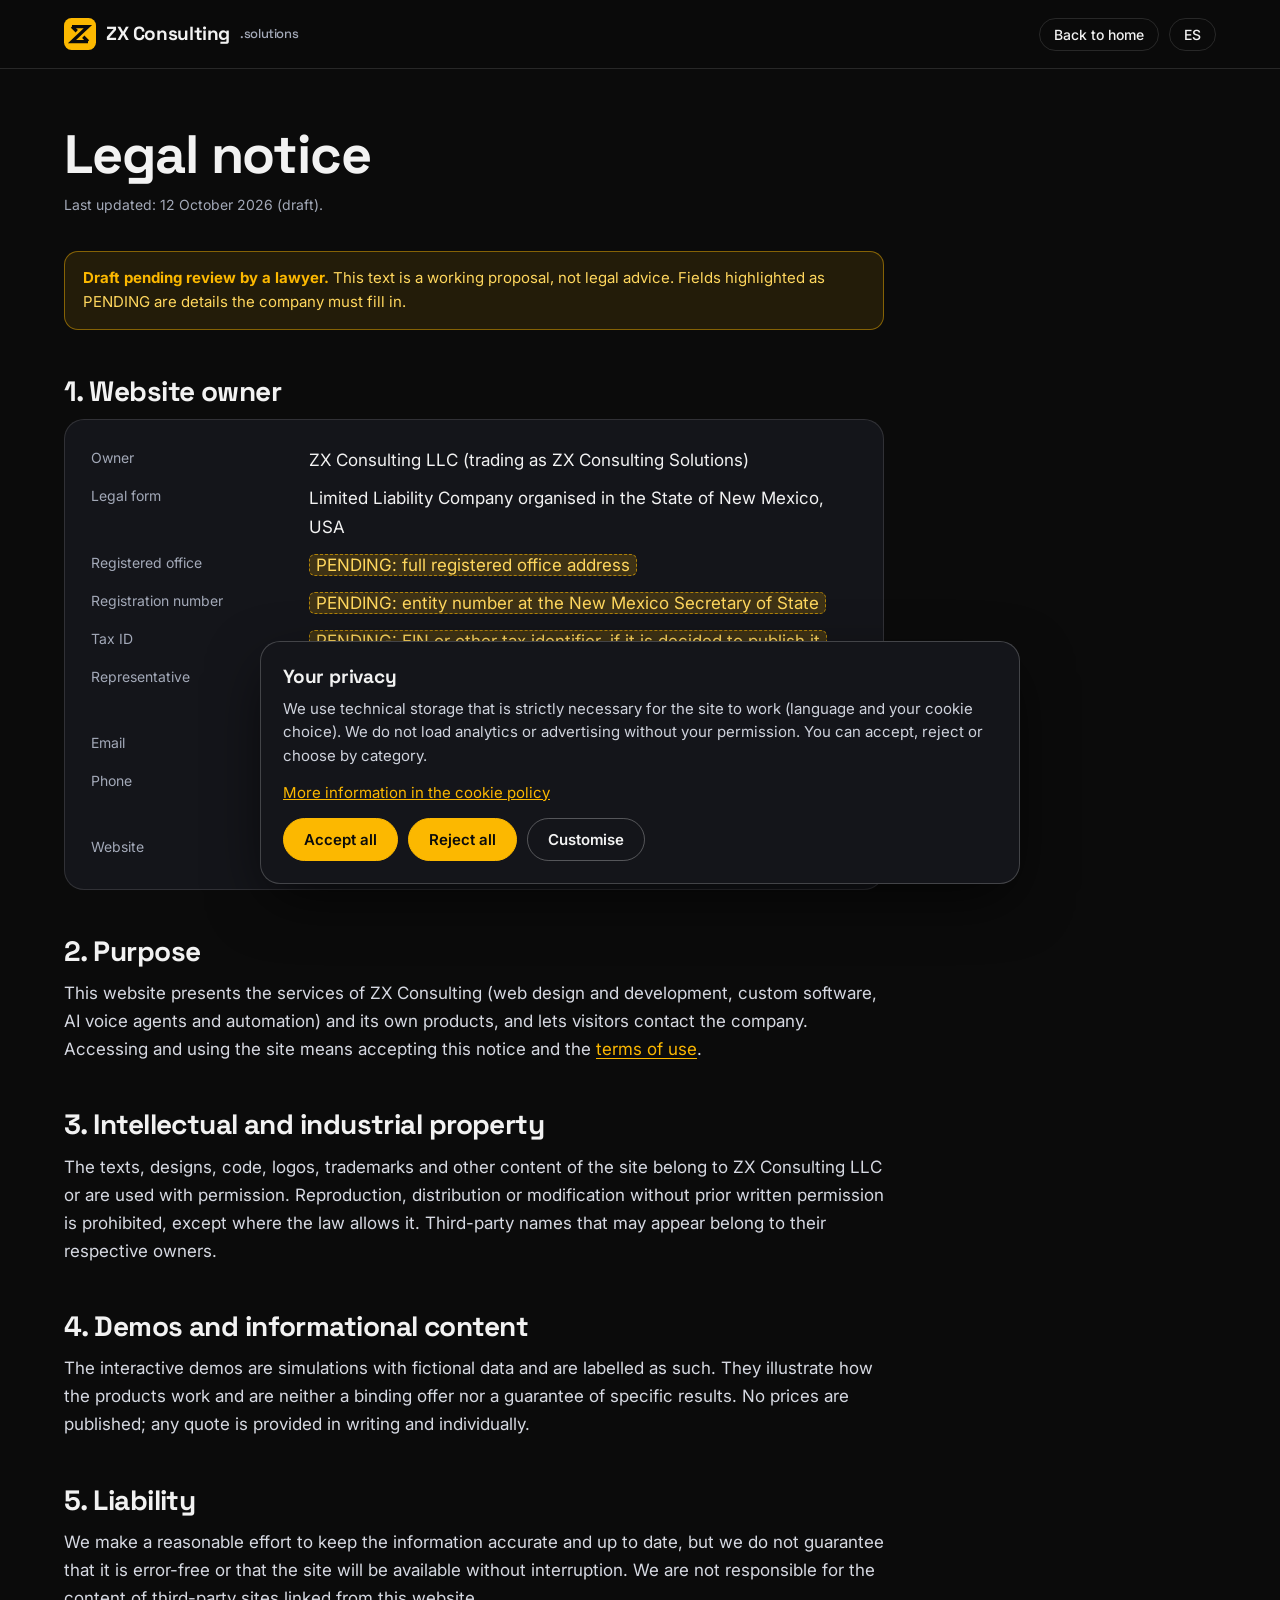
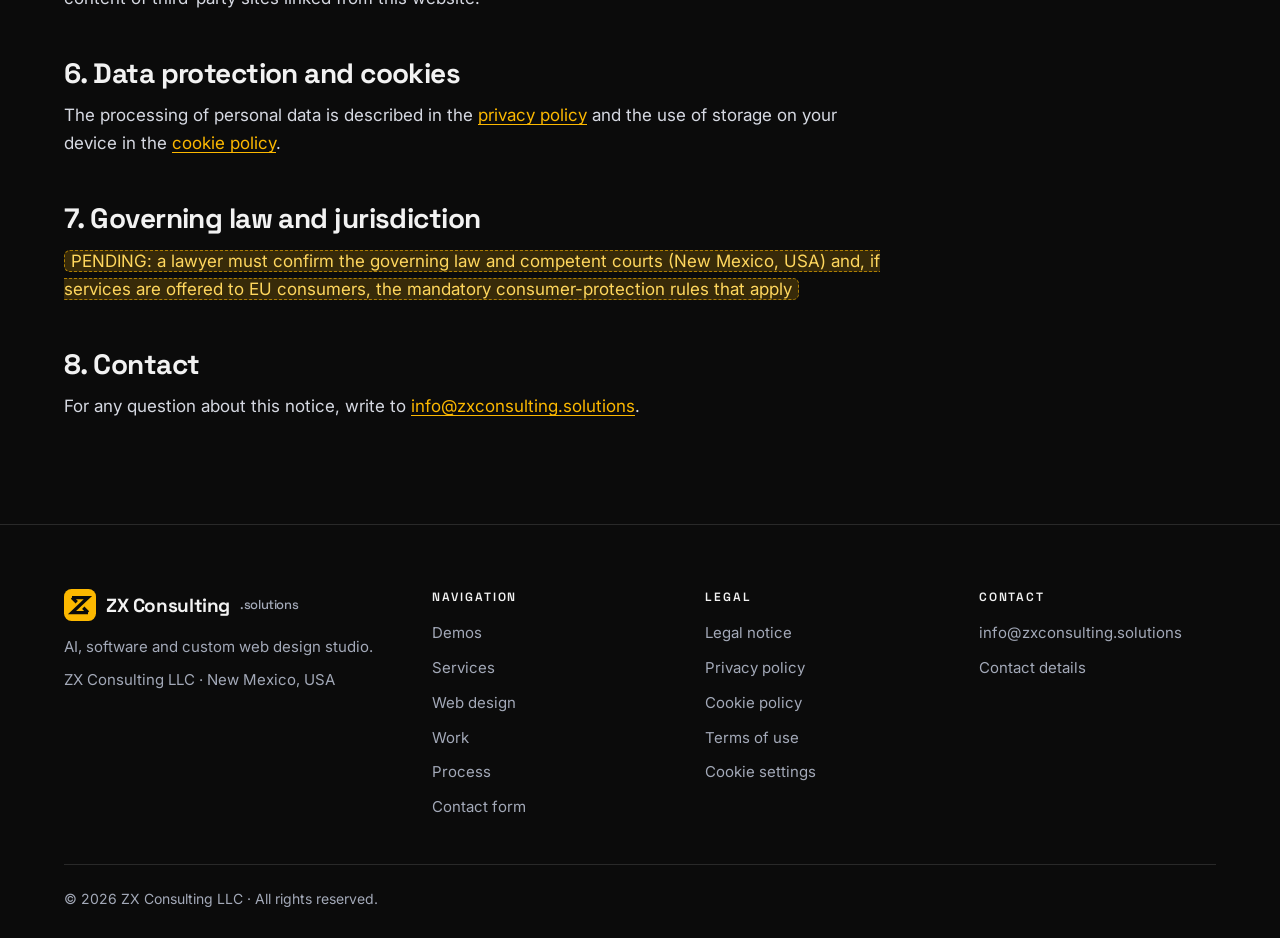
==== aviso-legal.html @ 6550dbe5 "Web: páginas legales (borrador), contacto, pie con índice y banner de cookies Añade aviso legal, pri" ====
<!doctype html>
<html lang="es">
<head>
<meta charset="utf-8">
<meta name="viewport" content="width=device-width,initial-scale=1">
<title>Aviso legal — ZX Consulting Solutions</title>
<meta name="description" content="Aviso legal de ZX Consulting Solutions: titular del sitio, propiedad intelectual y responsabilidad.">
<link rel="canonical" href="https://zxconsulting.solutions/aviso-legal.html">
<meta property="og:title" content="Aviso legal — ZX Consulting Solutions">
<meta property="og:description" content="Aviso legal de ZX Consulting Solutions: titular del sitio, propiedad intelectual y responsabilidad.">
<meta property="og:type" content="website">
<meta property="og:url" content="https://zxconsulting.solutions/aviso-legal.html">
<meta property="og:image" content="https://zxconsulting.solutions/brand/png/logo-lockup-dark.png">
<meta name="theme-color" content="#fcb800">
<link rel="icon" type="image/svg+xml" href="data:image/svg+xml,%3Csvg xmlns='http://www.w3.org/2000/svg' viewBox='0 0 64 64'%3E%3Crect width='64' height='64' rx='15' fill='%23fcb800'/%3E%3Cg fill='none' stroke='%230b0b0b' stroke-width='6.5' stroke-linejoin='miter' stroke-miterlimit='10'%3E%3Cpath d='M16 17h32L16 47h32'/%3E%3Cpath d='M16 17l9.5 9.5M38.5 37.5 48 47'/%3E%3C/g%3E%3C/svg%3E">
<link rel="icon" type="image/png" sizes="64x64" href="brand/png/logo-mark-64.png">
<link rel="apple-touch-icon" href="brand/png/logo-mark-256.png">
<link rel="preconnect" href="https://fonts.googleapis.com">
<link rel="preconnect" href="https://fonts.gstatic.com" crossorigin>
<link href="https://fonts.googleapis.com/css2?family=Inter:wght@400;500;600&family=Space+Grotesk:wght@500;600;700&display=swap" rel="stylesheet">
<link rel="stylesheet" href="site.css">
</head>
<body class="pg" data-pg data-t-es="Aviso legal — ZX Consulting Solutions" data-t-en="Legal notice — ZX Consulting Solutions">
<a class="skip" href="#main" data-zs="skip">Saltar al contenido</a>
<header class="tb"><div class="wrap">
  <a class="logo" href="index.html#top"><svg viewBox="0 0 64 64" aria-hidden="true"><rect width="64" height="64" rx="15" fill="#fcb800"/><g fill="none" stroke="#0b0b0b" stroke-width="6.5" stroke-linejoin="miter" stroke-miterlimit="10"><path d="M16 17h32L16 47h32"/><path d="M16 17l9.5 9.5M38.5 37.5 48 47"/></g></svg>ZX Consulting <small>.solutions</small></a>
  <div class="tb-r"><a class="pill" href="index.html" data-zs="home">Volver al inicio</a><button type="button" class="pill" id="lang" aria-label="Language">EN</button></div>
</div></header>
<main id="main"><div class="wrap"><article class="doc">
<h1><span data-lang="es">Aviso legal</span><span data-lang="en">Legal notice</span></h1>
<p class="upd"><span data-lang="es">Última actualización: 12 de octubre de 2026 (borrador).</span><span data-lang="en">Last updated: 12 October 2026 (draft).</span></p>
<div class="draft" data-zs="draft" data-zs-html role="note"></div>
<div data-lang="es">

<h2>1. Titular del sitio web</h2>
<div class="card2"><dl>
<dt>Titular</dt><dd>ZX Consulting LLC (nombre comercial: ZX Consulting Solutions)</dd>
<dt>Forma jurídica</dt><dd>Limited Liability Company constituida en el estado de New Mexico, EE. UU.</dd>
<dt>Domicilio social</dt><dd><mark class="todo"><span data-lang="es">PENDIENTE: dirección completa del domicilio social / registered office</span><span data-lang="en">PENDING: dirección completa del domicilio social / registered office</span></mark></dd>
<dt>Número de registro</dt><dd><mark class="todo"><span data-lang="es">PENDIENTE: número de entidad en el New Mexico Secretary of State</span><span data-lang="en">PENDING: número de entidad en el New Mexico Secretary of State</span></mark></dd>
<dt>Identificación fiscal</dt><dd><mark class="todo"><span data-lang="es">PENDIENTE: EIN u otro identificador fiscal, si se decide publicarlo</span><span data-lang="en">PENDING: EIN u otro identificador fiscal, si se decide publicarlo</span></mark></dd>
<dt>Representante</dt><dd><mark class="todo"><span data-lang="es">PENDIENTE: nombre y cargo de la persona responsable (p. ej., Managing Member)</span><span data-lang="en">PENDING: nombre y cargo de la persona responsable (p. ej., Managing Member)</span></mark></dd>
<dt>Correo electrónico</dt><dd><a href="mailto:info@zxconsulting.solutions">info@zxconsulting.solutions</a></dd>
<dt>Teléfono</dt><dd><mark class="todo"><span data-lang="es">PENDIENTE: teléfono de contacto, o indicar que no se atiende por teléfono</span><span data-lang="en">PENDING: teléfono de contacto, o indicar que no se atiende por teléfono</span></mark></dd>
<dt>Sitio web</dt><dd>https://zxconsulting.solutions</dd>
</dl></div>
<h2>2. Objeto</h2>
<p>Este sitio web presenta los servicios de ZX Consulting (diseño y creación de páginas web, software a medida, agentes de voz con IA y automatización) y sus productos propios, y permite contactar con la empresa. El acceso y uso del sitio implica la aceptación de este aviso y de las <a href="condiciones.html">condiciones de uso</a>.</p>
<h2>3. Propiedad intelectual e industrial</h2>
<p>Los textos, diseños, código, logotipos, marcas y demás contenidos del sitio son titularidad de ZX Consulting LLC o se usan con la debida autorización. Queda prohibida su reproducción, distribución o transformación sin permiso previo y por escrito, salvo en los casos permitidos por la ley. Los nombres de terceros que puedan aparecer pertenecen a sus respectivos propietarios.</p>
<h2>4. Demos y contenido informativo</h2>
<p>Las demos interactivas son simulaciones con datos ficticios y están rotuladas como tales. Sirven para ilustrar el funcionamiento de los productos y no constituyen una oferta vinculante ni garantizan resultados concretos. No se publican precios; cualquier presupuesto se facilita por escrito y de forma individual.</p>
<h2>5. Responsabilidad</h2>
<p>Hacemos un esfuerzo razonable para que la información sea correcta y esté actualizada, pero no garantizamos la ausencia de errores ni la disponibilidad ininterrumpida del sitio. No nos hacemos responsables del contenido de sitios de terceros enlazados desde esta web.</p>
<h2>6. Protección de datos y cookies</h2>
<p>El tratamiento de datos personales se describe en la <a href="privacidad.html">política de privacidad</a> y el uso de almacenamiento en el dispositivo, en la <a href="cookies.html">política de cookies</a>.</p>
<h2>7. Legislación aplicable y jurisdicción</h2>
<p><mark class="todo"><span data-lang="es">PENDIENTE: el abogado debe confirmar la ley aplicable y los tribunales competentes (New Mexico, EE. UU.) y, si se ofrecen servicios a consumidores de la UE, las normas imperativas de protección del consumidor que correspondan</span><span data-lang="en">PENDING: el abogado debe confirmar la ley aplicable y los tribunales competentes (New Mexico, EE. UU.) y, si se ofrecen servicios a consumidores de la UE, las normas imperativas de protección del consumidor que correspondan</span></mark></p>
<h2>8. Contacto</h2>
<p>Para cualquier consulta sobre este aviso, escribe a <a href="mailto:info@zxconsulting.solutions">info@zxconsulting.solutions</a>.</p>
</div><div data-lang="en">

<h2>1. Website owner</h2>
<div class="card2"><dl>
<dt>Owner</dt><dd>ZX Consulting LLC (trading as ZX Consulting Solutions)</dd>
<dt>Legal form</dt><dd>Limited Liability Company organised in the State of New Mexico, USA</dd>
<dt>Registered office</dt><dd><mark class="todo"><span data-lang="es">PENDIENTE: full registered office address</span><span data-lang="en">PENDING: full registered office address</span></mark></dd>
<dt>Registration number</dt><dd><mark class="todo"><span data-lang="es">PENDIENTE: entity number at the New Mexico Secretary of State</span><span data-lang="en">PENDING: entity number at the New Mexico Secretary of State</span></mark></dd>
<dt>Tax ID</dt><dd><mark class="todo"><span data-lang="es">PENDIENTE: EIN or other tax identifier, if it is decided to publish it</span><span data-lang="en">PENDING: EIN or other tax identifier, if it is decided to publish it</span></mark></dd>
<dt>Representative</dt><dd><mark class="todo"><span data-lang="es">PENDIENTE: name and title of the responsible person (e.g. Managing Member)</span><span data-lang="en">PENDING: name and title of the responsible person (e.g. Managing Member)</span></mark></dd>
<dt>Email</dt><dd><a href="mailto:info@zxconsulting.solutions">info@zxconsulting.solutions</a></dd>
<dt>Phone</dt><dd><mark class="todo"><span data-lang="es">PENDIENTE: contact phone number, or state that phone contact is not offered</span><span data-lang="en">PENDING: contact phone number, or state that phone contact is not offered</span></mark></dd>
<dt>Website</dt><dd>https://zxconsulting.solutions</dd>
</dl></div>
<h2>2. Purpose</h2>
<p>This website presents the services of ZX Consulting (web design and development, custom software, AI voice agents and automation) and its own products, and lets visitors contact the company. Accessing and using the site means accepting this notice and the <a href="condiciones.html">terms of use</a>.</p>
<h2>3. Intellectual and industrial property</h2>
<p>The texts, designs, code, logos, trademarks and other content of the site belong to ZX Consulting LLC or are used with permission. Reproduction, distribution or modification without prior written permission is prohibited, except where the law allows it. Third-party names that may appear belong to their respective owners.</p>
<h2>4. Demos and informational content</h2>
<p>The interactive demos are simulations with fictional data and are labelled as such. They illustrate how the products work and are neither a binding offer nor a guarantee of specific results. No prices are published; any quote is provided in writing and individually.</p>
<h2>5. Liability</h2>
<p>We make a reasonable effort to keep the information accurate and up to date, but we do not guarantee that it is error-free or that the site will be available without interruption. We are not responsible for the content of third-party sites linked from this website.</p>
<h2>6. Data protection and cookies</h2>
<p>The processing of personal data is described in the <a href="privacidad.html">privacy policy</a> and the use of storage on your device in the <a href="cookies.html">cookie policy</a>.</p>
<h2>7. Governing law and jurisdiction</h2>
<p><mark class="todo"><span data-lang="es">PENDIENTE: a lawyer must confirm the governing law and competent courts (New Mexico, USA) and, if services are offered to EU consumers, the mandatory consumer-protection rules that apply</span><span data-lang="en">PENDING: a lawyer must confirm the governing law and competent courts (New Mexico, USA) and, if services are offered to EU consumers, the mandatory consumer-protection rules that apply</span></mark></p>
<h2>8. Contact</h2>
<p>For any question about this notice, write to <a href="mailto:info@zxconsulting.solutions">info@zxconsulting.solutions</a>.</p>
</div>
</article></div></main>
<footer class="sf" id="footer"><div class="wrap">
  <div class="sf-grid">
    <div>
      <a class="logo" href="index.html#top"><svg viewBox="0 0 64 64" aria-hidden="true"><rect width="64" height="64" rx="15" fill="#fcb800"/><g fill="none" stroke="#0b0b0b" stroke-width="6.5" stroke-linejoin="miter" stroke-miterlimit="10"><path d="M16 17h32L16 47h32"/><path d="M16 17l9.5 9.5M38.5 37.5 48 47"/></g></svg>ZX Consulting <small>.solutions</small></a>
      <p data-zs="f_about">Estudio de IA, software y diseño web a medida.</p>
      <p>ZX Consulting LLC · New Mexico, USA</p>
    </div>
    <nav aria-label="Navegación">
      <h2 data-zs="f_nav">Navegación</h2>
      <ul>
        <li><a href="index.html#demos" data-zs="n_demos">Demos</a></li>
        <li><a href="index.html#services" data-zs="n_services">Servicios</a></li>
        <li><a href="index.html#webs" data-zs="n_webs">Diseño web</a></li>
        <li><a href="index.html#work" data-zs="n_work">Proyectos</a></li>
        <li><a href="index.html#process" data-zs="n_process">Método</a></li>
        <li><a href="index.html#contact" data-zs="n_contact">Formulario de contacto</a></li>
      </ul>
    </nav>
    <nav aria-label="Legal">
      <h2 data-zs="f_legal">Legal</h2>
      <ul>
        <li><a href="aviso-legal.html" data-zs="l_aviso">Aviso legal</a></li>
        <li><a href="privacidad.html" data-zs="l_priv">Política de privacidad</a></li>
        <li><a href="cookies.html" data-zs="l_cook">Política de cookies</a></li>
        <li><a href="condiciones.html" data-zs="l_cond">Condiciones de uso</a></li>
        <li><button type="button" class="lk" data-cookie-settings data-zs="l_cookset">Configurar cookies</button></li>
      </ul>
    </nav>
    <div>
      <h2 data-zs="f_contact">Contacto</h2>
      <ul>
        <li><a href="mailto:info@zxconsulting.solutions">info@zxconsulting.solutions</a></li>
        <li><a href="contacto.html" data-zs="l_contact">Datos de contacto</a></li>
      </ul>
    </div>
  </div>
  <div class="sf-bot"><span>© <span class="js-year">2026</span> ZX Consulting LLC · <span data-zs="rights">Todos los derechos reservados.</span></span></div>
</div></footer>
<script src="site.js"></script>
</body>
</html>
---- site.css ----
/* Estilos compartidos: páginas legales, contacto, pie de página y banner de cookies.
   Misma paleta que index.html (negro #0b0b0b + amarillo #fcb800). */
:root{--bg:#0b0b0b;--bg2:#14151a;--line:rgba(255,255,255,.12);--tx:#f2f2f2;--mut:#a3a9b8;--c1:#fcb800;--c3:#ffd75e;--ok:#3ddc97;--f1:rgba(255,255,255,.04);--f2:rgba(255,255,255,.07);--btnt:#0b0b0b}
.pg{background:var(--bg);color:var(--tx);margin:0;font:400 17px/1.65 Inter,system-ui,sans-serif;-webkit-font-smoothing:antialiased;overflow-x:hidden}
.pg *{box-sizing:border-box}
.pg h1,.pg h2,.pg h3,.pg .logo{font-family:'Space Grotesk',Inter,sans-serif;letter-spacing:-.02em;line-height:1.12}
.pg a{color:inherit}
.pg :focus-visible,.sf :focus-visible,.ck :focus-visible{outline:2px solid var(--c1);outline-offset:3px}
.skip{position:absolute;left:-9999px;top:8px;background:var(--c1);color:var(--btnt);padding:10px 16px;border-radius:8px;font-weight:600;z-index:200}
.skip:focus{left:8px}
.wrap{max-width:1200px;margin:0 auto;padding:0 24px}
@media(max-width:520px){.wrap{padding:0 16px}}
/* barra superior de las páginas internas */
.tb{border-bottom:1px solid var(--line);background:rgba(11,11,11,.92);position:sticky;top:0;z-index:50;backdrop-filter:blur(14px)}
.tb .wrap{display:flex;align-items:center;justify-content:space-between;height:68px;gap:12px}
.logo{font-weight:700;font-size:19px;display:flex;align-items:center;gap:10px;text-decoration:none;white-space:nowrap}
.logo svg{width:32px;height:32px;flex:none}
.logo small{font-weight:500;color:var(--mut);font-size:13px}
@media(max-width:520px){.logo small{display:none}}
.tb-r{display:flex;gap:10px;align-items:center}
.pill{border:1px solid var(--line);background:none;color:var(--tx);border-radius:99px;padding:7px 14px;font:500 14px Inter,system-ui,sans-serif;cursor:pointer;text-decoration:none;display:inline-block}
.pill:hover{border-color:var(--c1)}
.pill.y{background:var(--c1);color:var(--btnt);border-color:var(--c1);font-weight:600}
/* aviso de borrador */
.draft{background:rgba(252,184,0,.1);border:1px solid rgba(252,184,0,.45);color:var(--c3);border-radius:14px;padding:14px 18px;font-size:15px;margin:34px 0 0}
.draft b{color:var(--c1)}
mark.todo{background:rgba(252,184,0,.18);color:var(--c3);border:1px dashed rgba(252,184,0,.6);border-radius:6px;padding:0 6px;font-style:normal}
/* cuerpo legal */
.doc{padding:56px 0 90px;max-width:820px}
.doc h1{font-size:clamp(34px,5vw,54px);font-weight:700;margin:0 0 8px}
.doc .upd{color:var(--mut);font-size:14px;margin:0}
.doc h2{font-size:clamp(21px,2.6vw,28px);margin:46px 0 12px}
.doc h3{font-size:18px;margin:26px 0 8px}
.doc p,.doc li{color:#d6d9e2}
.doc p{margin:0 0 14px}
.doc ul,.doc ol{margin:0 0 16px;padding-left:22px;display:grid;gap:6px}
.doc a{color:var(--c1);text-underline-offset:3px}
.doc table{width:100%;border-collapse:collapse;margin:14px 0 22px;font-size:15px}
.doc th,.doc td{border:1px solid var(--line);padding:10px 12px;text-align:left;vertical-align:top}
.doc th{background:var(--f2);font-family:'Space Grotesk',Inter,sans-serif;font-size:13px;letter-spacing:.06em;text-transform:uppercase;color:var(--mut)}
.tw{overflow-x:auto}
.card2{border:1px solid var(--line);border-radius:20px;background:var(--bg2);padding:26px;margin:0 0 16px}
.card2 dl{display:grid;grid-template-columns:minmax(120px,200px) 1fr;gap:10px 18px;margin:0}
.card2 dt{color:var(--mut);font-size:14px}
.card2 dd{margin:0;overflow-wrap:anywhere}
@media(max-width:560px){.card2 dl{grid-template-columns:1fr}.card2 dt{margin-top:8px}}
.btn2{display:inline-flex;align-items:center;gap:10px;padding:13px 24px;border-radius:99px;font-weight:600;font-size:16px;background:var(--c1);color:var(--btnt)!important;text-decoration:none!important;border:0;cursor:pointer;font-family:Inter,system-ui,sans-serif}
/* idioma: ambos textos están en el DOM, se oculta el que no toca */
html[lang=es] [data-lang=en],html[lang=en] [data-lang=es]{display:none!important}
/* pie de página (compartido con index.html) */
.sf{background:#0b0b0b;color:var(--mut);font-size:15px;padding:64px 0 28px;border-top:1px solid var(--line)}
.sf .wrap{display:block}
.sf-grid{display:grid;grid-template-columns:1.4fr 1fr 1fr 1fr;gap:36px}
.sf h2{font:600 12px 'Space Grotesk',Inter,sans-serif;letter-spacing:.16em;text-transform:uppercase;color:var(--tx);margin:0 0 16px}
.sf ul{list-style:none;margin:0;padding:0;display:grid;gap:10px}
.sf a{color:var(--mut);text-decoration:none}
.sf a:hover{color:var(--c1)}
.sf p{margin:0 0 8px}
.sf .logo{color:var(--tx);margin-bottom:14px}
.sf button.lk{background:none;border:0;padding:0;font:inherit;color:var(--mut);cursor:pointer;text-align:left}
.sf button.lk:hover{color:var(--c1)}
.sf-bot{margin-top:44px;padding-top:22px;border-top:1px solid var(--line);display:flex;justify-content:space-between;flex-wrap:wrap;gap:10px;font-size:14px}
@media(max-width:900px){.sf-grid{grid-template-columns:1fr 1fr}}
@media(max-width:520px){.sf-grid{grid-template-columns:1fr}}
/* banner de cookies */
.ck{position:fixed;left:16px;right:16px;bottom:16px;z-index:1000;max-width:760px;margin:0 auto;background:#14151a;color:#f2f2f2;border:1px solid rgba(255,255,255,.2);border-radius:20px;padding:22px;box-shadow:0 20px 60px -10px rgba(0,0,0,.7);font:400 15px/1.55 Inter,system-ui,sans-serif;max-height:calc(100vh - 32px);overflow:auto}
.ck[hidden]{display:none}
.ck *{box-sizing:border-box}
.ck h2{font:700 19px 'Space Grotesk',Inter,sans-serif;margin:0 0 8px;color:#f2f2f2;letter-spacing:-.01em}
.ck p{margin:0 0 14px;color:#cfd3dd}
.ck a{color:#fcb800}
.ck-act{display:flex;gap:10px;flex-wrap:wrap}
.ck-b{border:1px solid rgba(255,255,255,.28);background:transparent;color:#f2f2f2;border-radius:99px;padding:11px 20px;font:600 15px Inter,system-ui,sans-serif;cursor:pointer}
.ck-b:hover{border-color:#fcb800}
.ck-b.p{background:#fcb800;color:#0b0b0b;border-color:#fcb800}
.ck-cat{display:grid;grid-template-columns:1fr auto;gap:4px 16px;padding:12px 0;border-top:1px solid rgba(255,255,255,.12)}
.ck-cat b{font-weight:600}
.ck-cat span.d{grid-column:1;color:#a3a9b8;font-size:14px}
.ck-cat label,.ck-cat .al{grid-row:1;grid-column:2;justify-self:end;font-size:14px;color:#a3a9b8}
.ck-cat input{width:20px;height:20px;accent-color:#fcb800;vertical-align:middle;margin-left:8px}
.ck-cfg{margin-bottom:14px}
@media(prefers-reduced-motion:reduce){.ck,.ck *{animation:none!important;transition:none!important}}
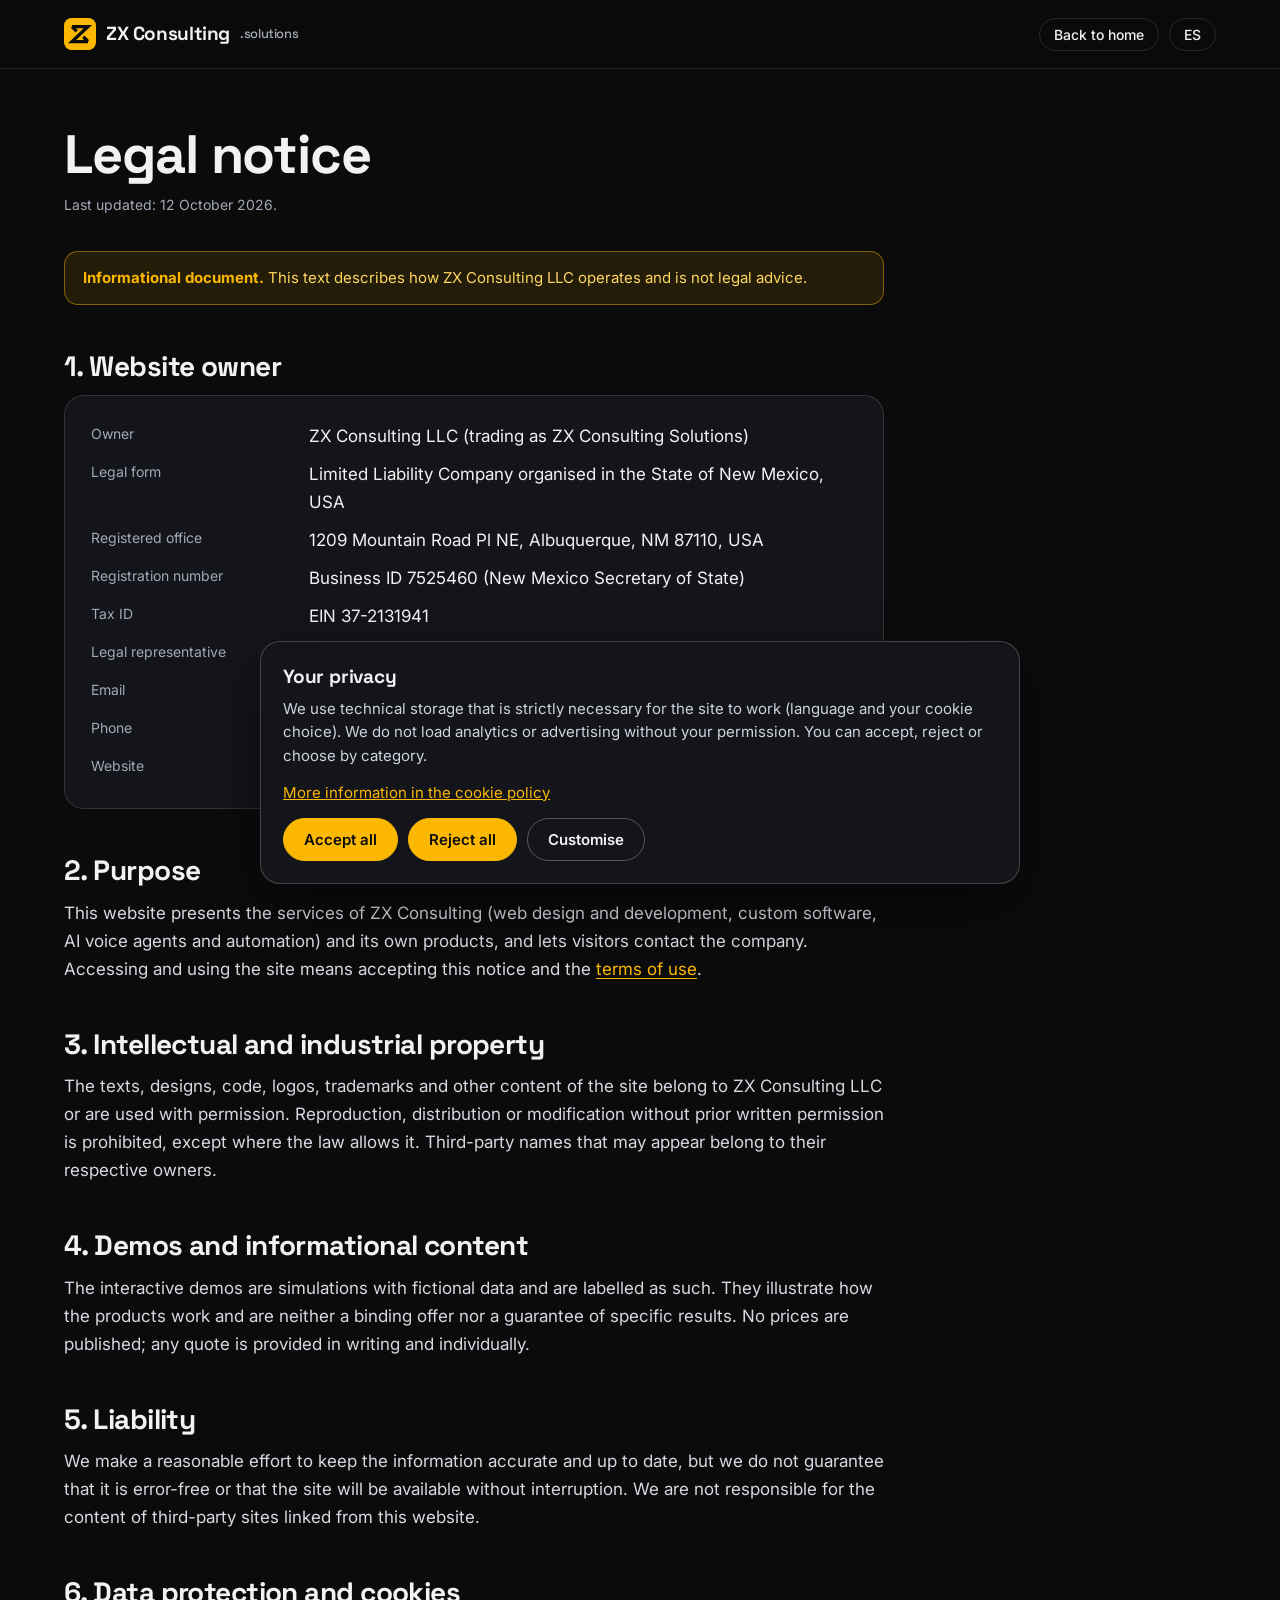
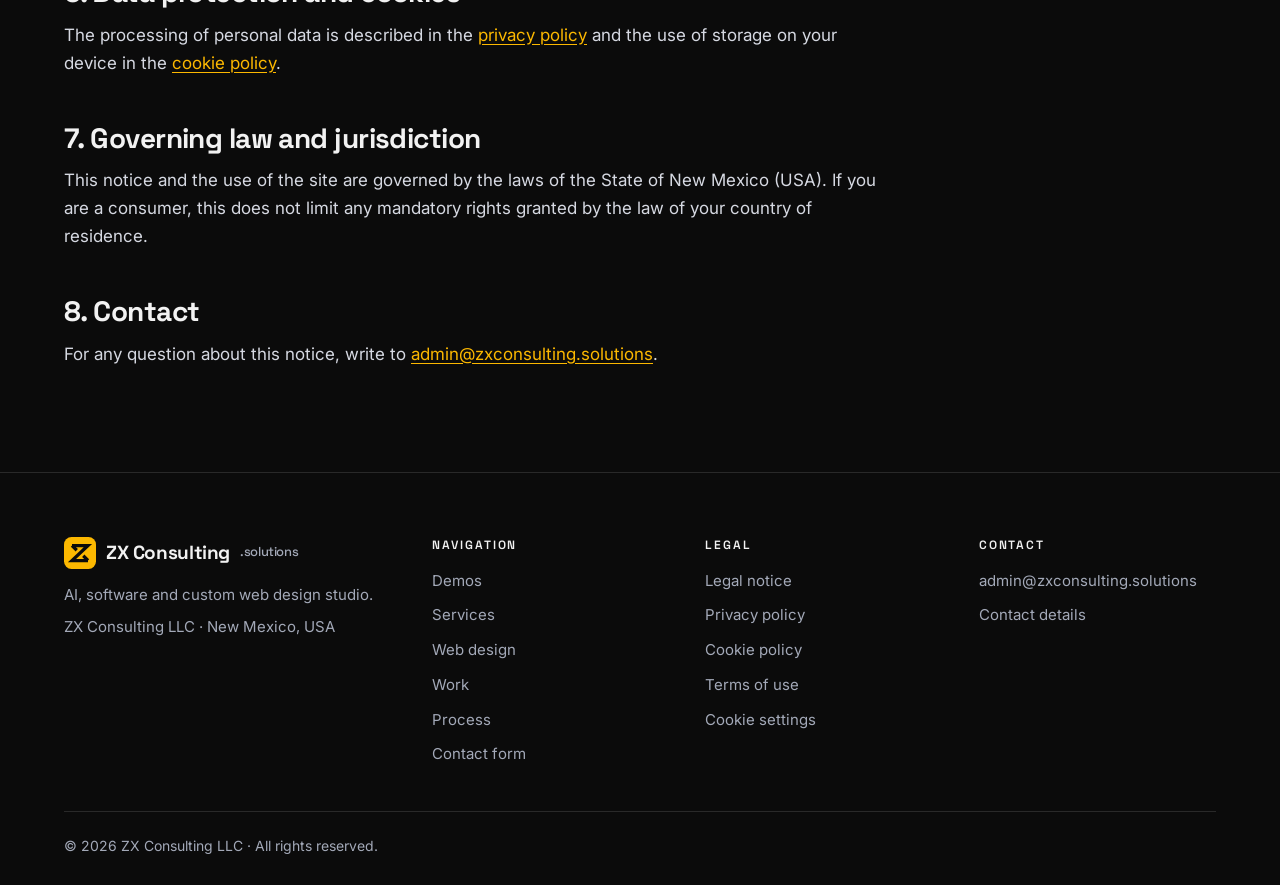
==== commit 25cba1dd: "Formulario: enviar a admin@zxconsulting.solutions Co-Authored-By: Claude Sonnet 5.5 <noreply@anthrop" ====
--- a/aviso-legal.html
+++ b/aviso-legal.html
@@ -28,7 +28,7 @@
 </div></header>
 <main id="main"><div class="wrap"><article class="doc">
 <h1><span data-lang="es">Aviso legal</span><span data-lang="en">Legal notice</span></h1>
-<p class="upd"><span data-lang="es">Última actualización: 12 de octubre de 2026 (borrador).</span><span data-lang="en">Last updated: 12 October 2026 (draft).</span></p>
+<p class="upd"><span data-lang="es">Última actualización: 12 de octubre de 2026.</span><span data-lang="en">Last updated: 12 October 2026.</span></p>
 <div class="draft" data-zs="draft" data-zs-html role="note"></div>
 <div data-lang="es">
 
@@ -36,12 +36,12 @@
 <div class="card2"><dl>
 <dt>Titular</dt><dd>ZX Consulting LLC (nombre comercial: ZX Consulting Solutions)</dd>
 <dt>Forma jurídica</dt><dd>Limited Liability Company constituida en el estado de New Mexico, EE. UU.</dd>
-<dt>Domicilio social</dt><dd><mark class="todo"><span data-lang="es">PENDIENTE: dirección completa del domicilio social / registered office</span><span data-lang="en">PENDING: dirección completa del domicilio social / registered office</span></mark></dd>
-<dt>Número de registro</dt><dd><mark class="todo"><span data-lang="es">PENDIENTE: número de entidad en el New Mexico Secretary of State</span><span data-lang="en">PENDING: número de entidad en el New Mexico Secretary of State</span></mark></dd>
-<dt>Identificación fiscal</dt><dd><mark class="todo"><span data-lang="es">PENDIENTE: EIN u otro identificador fiscal, si se decide publicarlo</span><span data-lang="en">PENDING: EIN u otro identificador fiscal, si se decide publicarlo</span></mark></dd>
-<dt>Representante</dt><dd><mark class="todo"><span data-lang="es">PENDIENTE: nombre y cargo de la persona responsable (p. ej., Managing Member)</span><span data-lang="en">PENDING: nombre y cargo de la persona responsable (p. ej., Managing Member)</span></mark></dd>
-<dt>Correo electrónico</dt><dd><a href="mailto:info@zxconsulting.solutions">info@zxconsulting.solutions</a></dd>
-<dt>Teléfono</dt><dd><mark class="todo"><span data-lang="es">PENDIENTE: teléfono de contacto, o indicar que no se atiende por teléfono</span><span data-lang="en">PENDING: teléfono de contacto, o indicar que no se atiende por teléfono</span></mark></dd>
+<dt>Domicilio social</dt><dd>1209 Mountain Road Pl NE, Albuquerque, NM 87110, EE. UU.</dd>
+<dt>Número de registro</dt><dd>Business ID 7525460 (Secretary of State de New Mexico)</dd>
+<dt>Identificación fiscal</dt><dd>EIN 37-2131941</dd>
+<dt>Representante legal</dt><dd>Peter Gibella</dd>
+<dt>Correo electrónico</dt><dd><a href="mailto:admin@zxconsulting.solutions">admin@zxconsulting.solutions</a></dd>
+<dt>Teléfono</dt><dd>No se atiende por teléfono; el contacto es por correo electrónico o formulario.</dd>
 <dt>Sitio web</dt><dd>https://zxconsulting.solutions</dd>
 </dl></div>
 <h2>2. Objeto</h2>
@@ -55,21 +55,21 @@
 <h2>6. Protección de datos y cookies</h2>
 <p>El tratamiento de datos personales se describe en la <a href="privacidad.html">política de privacidad</a> y el uso de almacenamiento en el dispositivo, en la <a href="cookies.html">política de cookies</a>.</p>
 <h2>7. Legislación aplicable y jurisdicción</h2>
-<p><mark class="todo"><span data-lang="es">PENDIENTE: el abogado debe confirmar la ley aplicable y los tribunales competentes (New Mexico, EE. UU.) y, si se ofrecen servicios a consumidores de la UE, las normas imperativas de protección del consumidor que correspondan</span><span data-lang="en">PENDING: el abogado debe confirmar la ley aplicable y los tribunales competentes (New Mexico, EE. UU.) y, si se ofrecen servicios a consumidores de la UE, las normas imperativas de protección del consumidor que correspondan</span></mark></p>
+<p>Este aviso y el uso del sitio se rigen por las leyes del Estado de New Mexico (EE. UU.). Si eres consumidor, esto no limita los derechos imperativos que te reconozca la normativa de tu país de residencia.</p>
 <h2>8. Contacto</h2>
-<p>Para cualquier consulta sobre este aviso, escribe a <a href="mailto:info@zxconsulting.solutions">info@zxconsulting.solutions</a>.</p>
+<p>Para cualquier consulta sobre este aviso, escribe a <a href="mailto:admin@zxconsulting.solutions">admin@zxconsulting.solutions</a>.</p>
 </div><div data-lang="en">
 
 <h2>1. Website owner</h2>
 <div class="card2"><dl>
 <dt>Owner</dt><dd>ZX Consulting LLC (trading as ZX Consulting Solutions)</dd>
 <dt>Legal form</dt><dd>Limited Liability Company organised in the State of New Mexico, USA</dd>
-<dt>Registered office</dt><dd><mark class="todo"><span data-lang="es">PENDIENTE: full registered office address</span><span data-lang="en">PENDING: full registered office address</span></mark></dd>
-<dt>Registration number</dt><dd><mark class="todo"><span data-lang="es">PENDIENTE: entity number at the New Mexico Secretary of State</span><span data-lang="en">PENDING: entity number at the New Mexico Secretary of State</span></mark></dd>
-<dt>Tax ID</dt><dd><mark class="todo"><span data-lang="es">PENDIENTE: EIN or other tax identifier, if it is decided to publish it</span><span data-lang="en">PENDING: EIN or other tax identifier, if it is decided to publish it</span></mark></dd>
-<dt>Representative</dt><dd><mark class="todo"><span data-lang="es">PENDIENTE: name and title of the responsible person (e.g. Managing Member)</span><span data-lang="en">PENDING: name and title of the responsible person (e.g. Managing Member)</span></mark></dd>
-<dt>Email</dt><dd><a href="mailto:info@zxconsulting.solutions">info@zxconsulting.solutions</a></dd>
-<dt>Phone</dt><dd><mark class="todo"><span data-lang="es">PENDIENTE: contact phone number, or state that phone contact is not offered</span><span data-lang="en">PENDING: contact phone number, or state that phone contact is not offered</span></mark></dd>
+<dt>Registered office</dt><dd>1209 Mountain Road Pl NE, Albuquerque, NM 87110, USA</dd>
+<dt>Registration number</dt><dd>Business ID 7525460 (New Mexico Secretary of State)</dd>
+<dt>Tax ID</dt><dd>EIN 37-2131941</dd>
+<dt>Legal representative</dt><dd>Peter Gibella</dd>
+<dt>Email</dt><dd><a href="mailto:admin@zxconsulting.solutions">admin@zxconsulting.solutions</a></dd>
+<dt>Phone</dt><dd>Not offered by phone; contact is by email or the contact form.</dd>
 <dt>Website</dt><dd>https://zxconsulting.solutions</dd>
 </dl></div>
 <h2>2. Purpose</h2>
@@ -83,9 +83,9 @@
 <h2>6. Data protection and cookies</h2>
 <p>The processing of personal data is described in the <a href="privacidad.html">privacy policy</a> and the use of storage on your device in the <a href="cookies.html">cookie policy</a>.</p>
 <h2>7. Governing law and jurisdiction</h2>
-<p><mark class="todo"><span data-lang="es">PENDIENTE: a lawyer must confirm the governing law and competent courts (New Mexico, USA) and, if services are offered to EU consumers, the mandatory consumer-protection rules that apply</span><span data-lang="en">PENDING: a lawyer must confirm the governing law and competent courts (New Mexico, USA) and, if services are offered to EU consumers, the mandatory consumer-protection rules that apply</span></mark></p>
+<p>This notice and the use of the site are governed by the laws of the State of New Mexico (USA). If you are a consumer, this does not limit any mandatory rights granted by the law of your country of residence.</p>
 <h2>8. Contact</h2>
-<p>For any question about this notice, write to <a href="mailto:info@zxconsulting.solutions">info@zxconsulting.solutions</a>.</p>
+<p>For any question about this notice, write to <a href="mailto:admin@zxconsulting.solutions">admin@zxconsulting.solutions</a>.</p>
 </div>
 </article></div></main>
 <footer class="sf" id="footer"><div class="wrap">
@@ -119,7 +119,7 @@
     <div>
       <h2 data-zs="f_contact">Contacto</h2>
       <ul>
-        <li><a href="mailto:info@zxconsulting.solutions">info@zxconsulting.solutions</a></li>
+        <li><a href="mailto:admin@zxconsulting.solutions">admin@zxconsulting.solutions</a></li>
         <li><a href="contacto.html" data-zs="l_contact">Datos de contacto</a></li>
       </ul>
     </div>
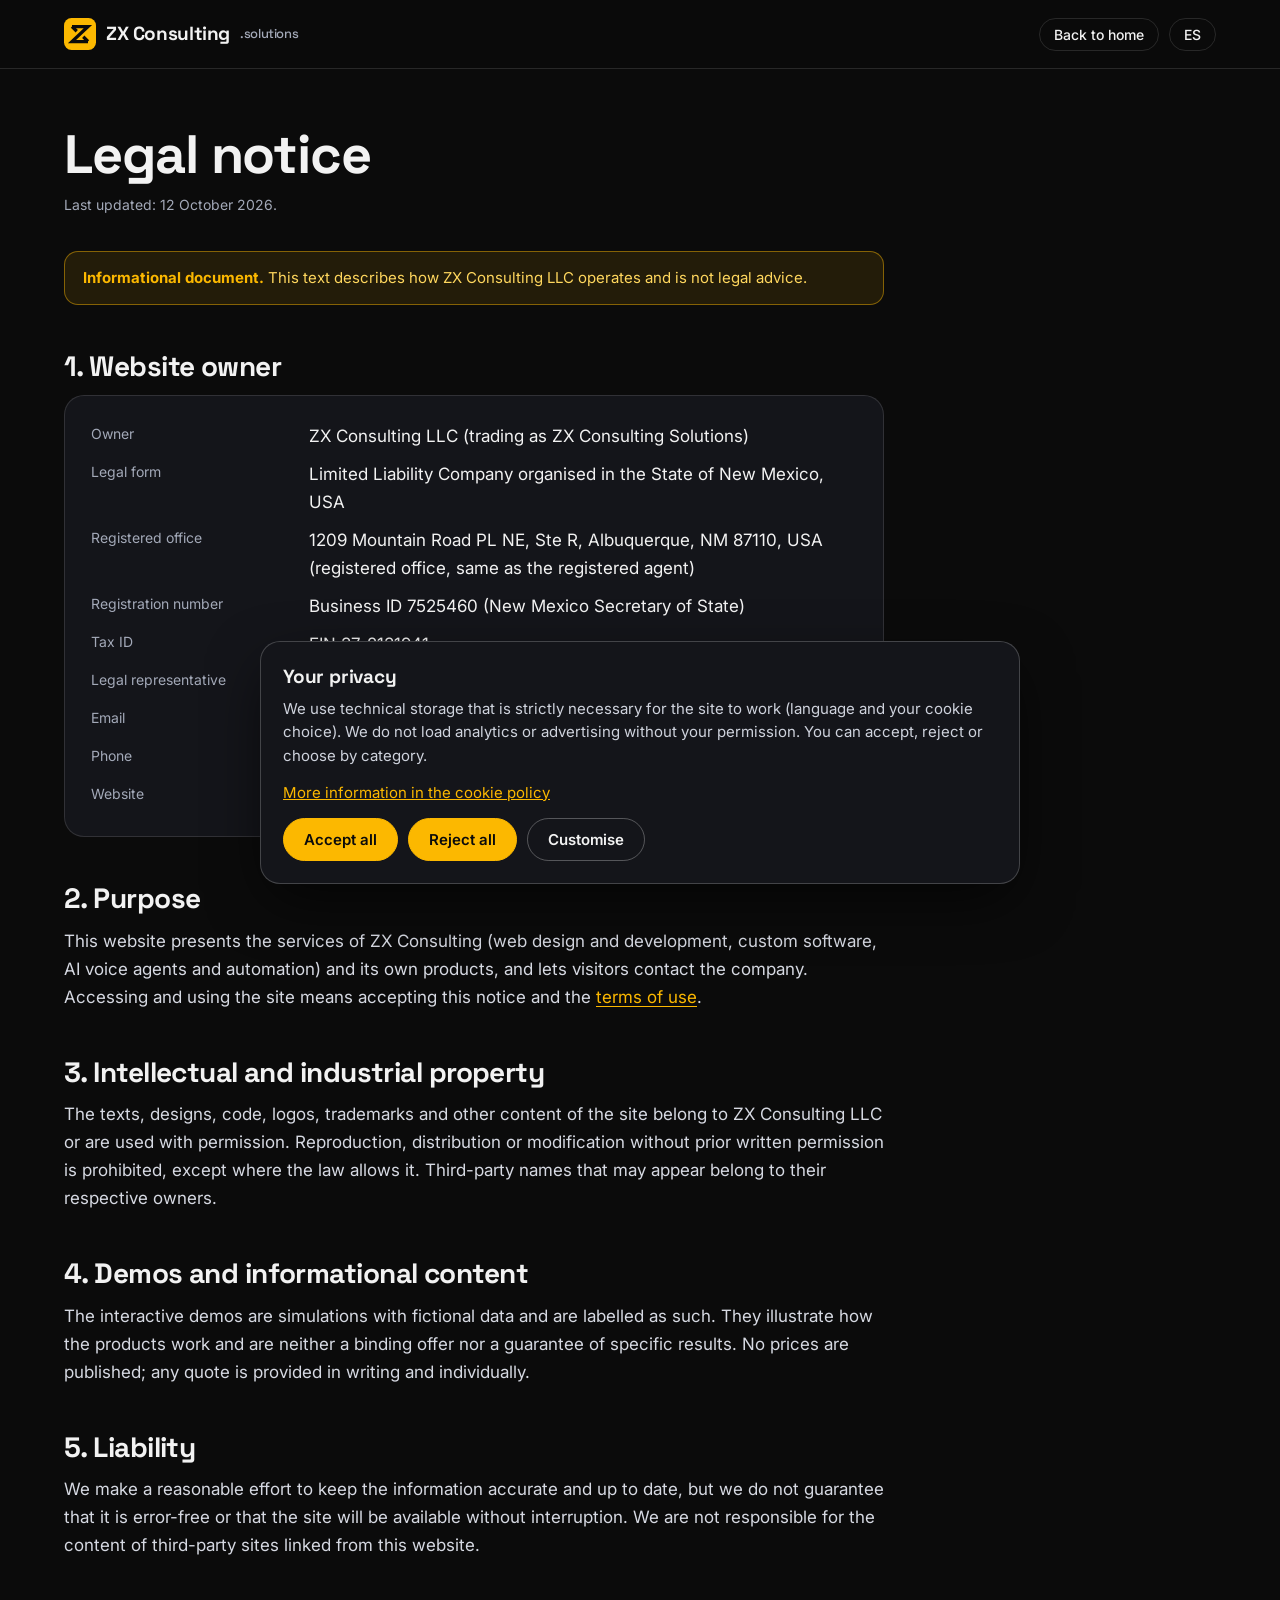
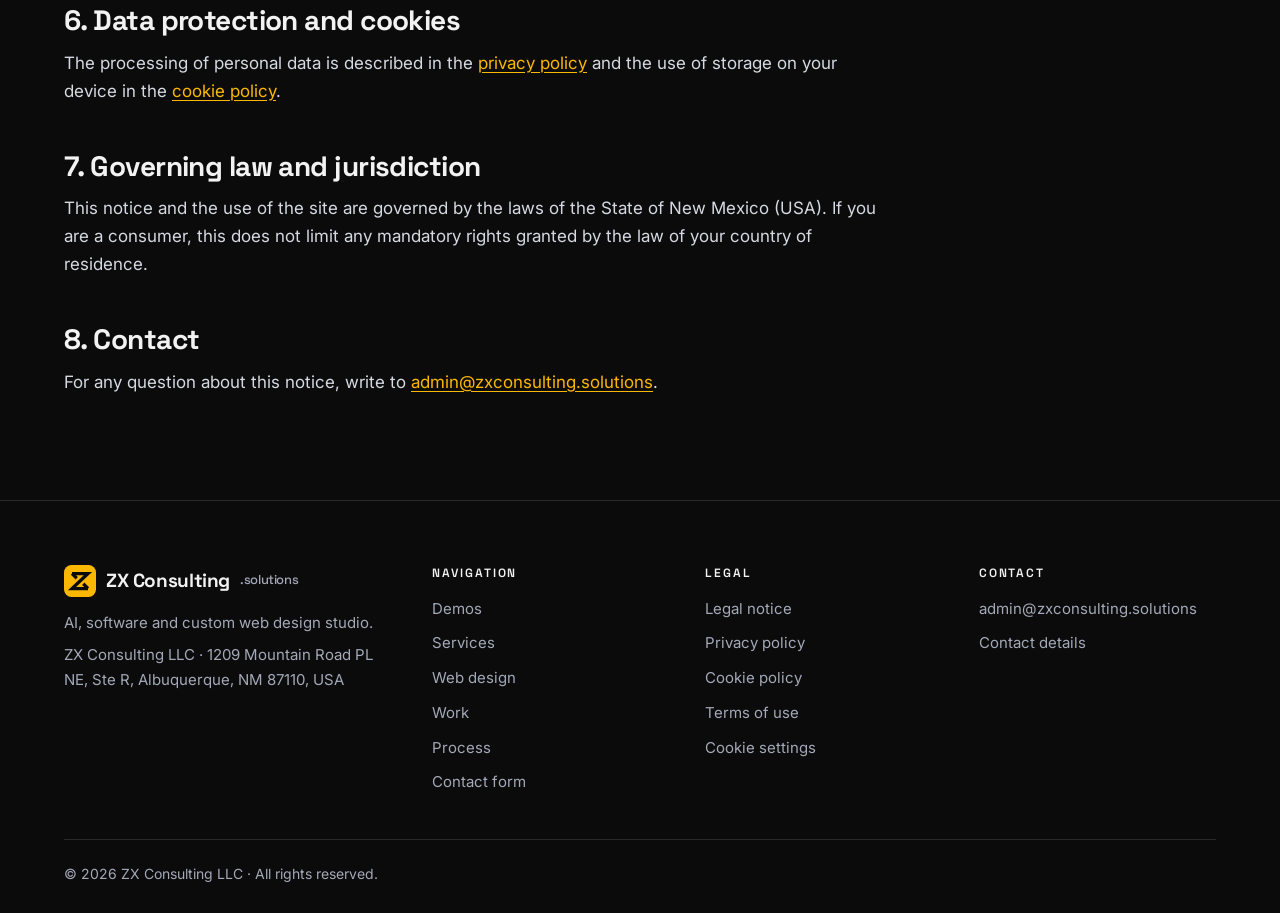
==== commit 65e14ba8: "Web: datos oficiales de la LLC (direccion, manager, Business ID) en pie, legales y JSON-LD Co-Author" ====
--- a/aviso-legal.html
+++ b/aviso-legal.html
@@ -36,10 +36,10 @@
 <div class="card2"><dl>
 <dt>Titular</dt><dd>ZX Consulting LLC (nombre comercial: ZX Consulting Solutions)</dd>
 <dt>Forma jurídica</dt><dd>Limited Liability Company constituida en el estado de New Mexico, EE. UU.</dd>
-<dt>Domicilio social</dt><dd>1209 Mountain Road Pl NE, Albuquerque, NM 87110, EE. UU.</dd>
+<dt>Domicilio social</dt><dd>1209 Mountain Road PL NE, Ste R, Albuquerque, NM 87110, EE. UU. (domicilio social, el mismo del agente registrado)</dd>
 <dt>Número de registro</dt><dd>Business ID 7525460 (Secretary of State de New Mexico)</dd>
 <dt>Identificación fiscal</dt><dd>EIN 37-2131941</dd>
-<dt>Representante legal</dt><dd>Peter Gibella</dd>
+<dt>Representante legal</dt><dd>Morgan Gibella (manager único)</dd>
 <dt>Correo electrónico</dt><dd><a href="mailto:admin@zxconsulting.solutions">admin@zxconsulting.solutions</a></dd>
 <dt>Teléfono</dt><dd>No se atiende por teléfono; el contacto es por correo electrónico o formulario.</dd>
 <dt>Sitio web</dt><dd>https://zxconsulting.solutions</dd>
@@ -64,10 +64,10 @@
 <div class="card2"><dl>
 <dt>Owner</dt><dd>ZX Consulting LLC (trading as ZX Consulting Solutions)</dd>
 <dt>Legal form</dt><dd>Limited Liability Company organised in the State of New Mexico, USA</dd>
-<dt>Registered office</dt><dd>1209 Mountain Road Pl NE, Albuquerque, NM 87110, USA</dd>
+<dt>Registered office</dt><dd>1209 Mountain Road PL NE, Ste R, Albuquerque, NM 87110, USA (registered office, same as the registered agent)</dd>
 <dt>Registration number</dt><dd>Business ID 7525460 (New Mexico Secretary of State)</dd>
 <dt>Tax ID</dt><dd>EIN 37-2131941</dd>
-<dt>Legal representative</dt><dd>Peter Gibella</dd>
+<dt>Legal representative</dt><dd>Morgan Gibella (sole manager)</dd>
 <dt>Email</dt><dd><a href="mailto:admin@zxconsulting.solutions">admin@zxconsulting.solutions</a></dd>
 <dt>Phone</dt><dd>Not offered by phone; contact is by email or the contact form.</dd>
 <dt>Website</dt><dd>https://zxconsulting.solutions</dd>
@@ -93,7 +93,7 @@
     <div>
       <a class="logo" href="index.html#top"><svg viewBox="0 0 64 64" aria-hidden="true"><rect width="64" height="64" rx="15" fill="#fcb800"/><g fill="none" stroke="#0b0b0b" stroke-width="6.5" stroke-linejoin="miter" stroke-miterlimit="10"><path d="M16 17h32L16 47h32"/><path d="M16 17l9.5 9.5M38.5 37.5 48 47"/></g></svg>ZX Consulting <small>.solutions</small></a>
       <p data-zs="f_about">Estudio de IA, software y diseño web a medida.</p>
-      <p>ZX Consulting LLC · New Mexico, USA</p>
+      <p>ZX Consulting LLC · 1209 Mountain Road PL NE, Ste R, Albuquerque, NM 87110, USA</p>
     </div>
     <nav aria-label="Navegación">
       <h2 data-zs="f_nav">Navegación</h2>
